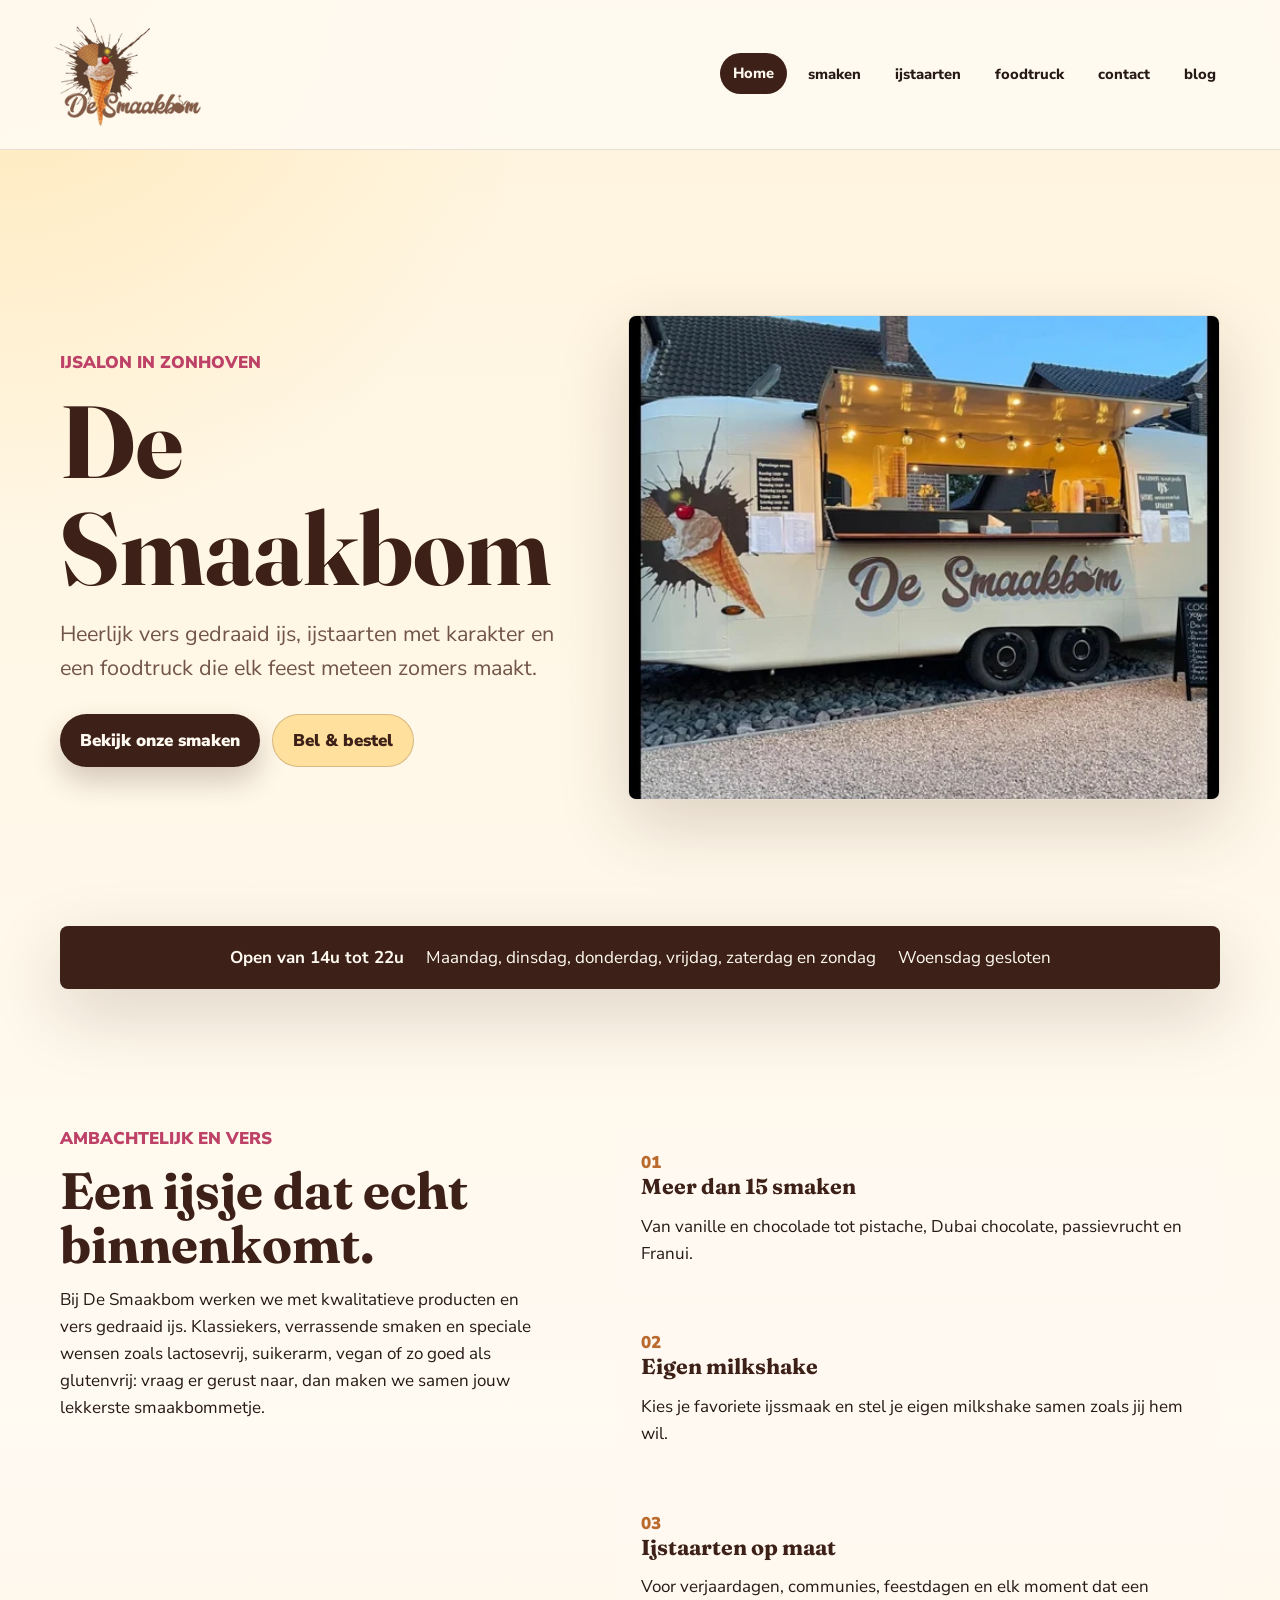
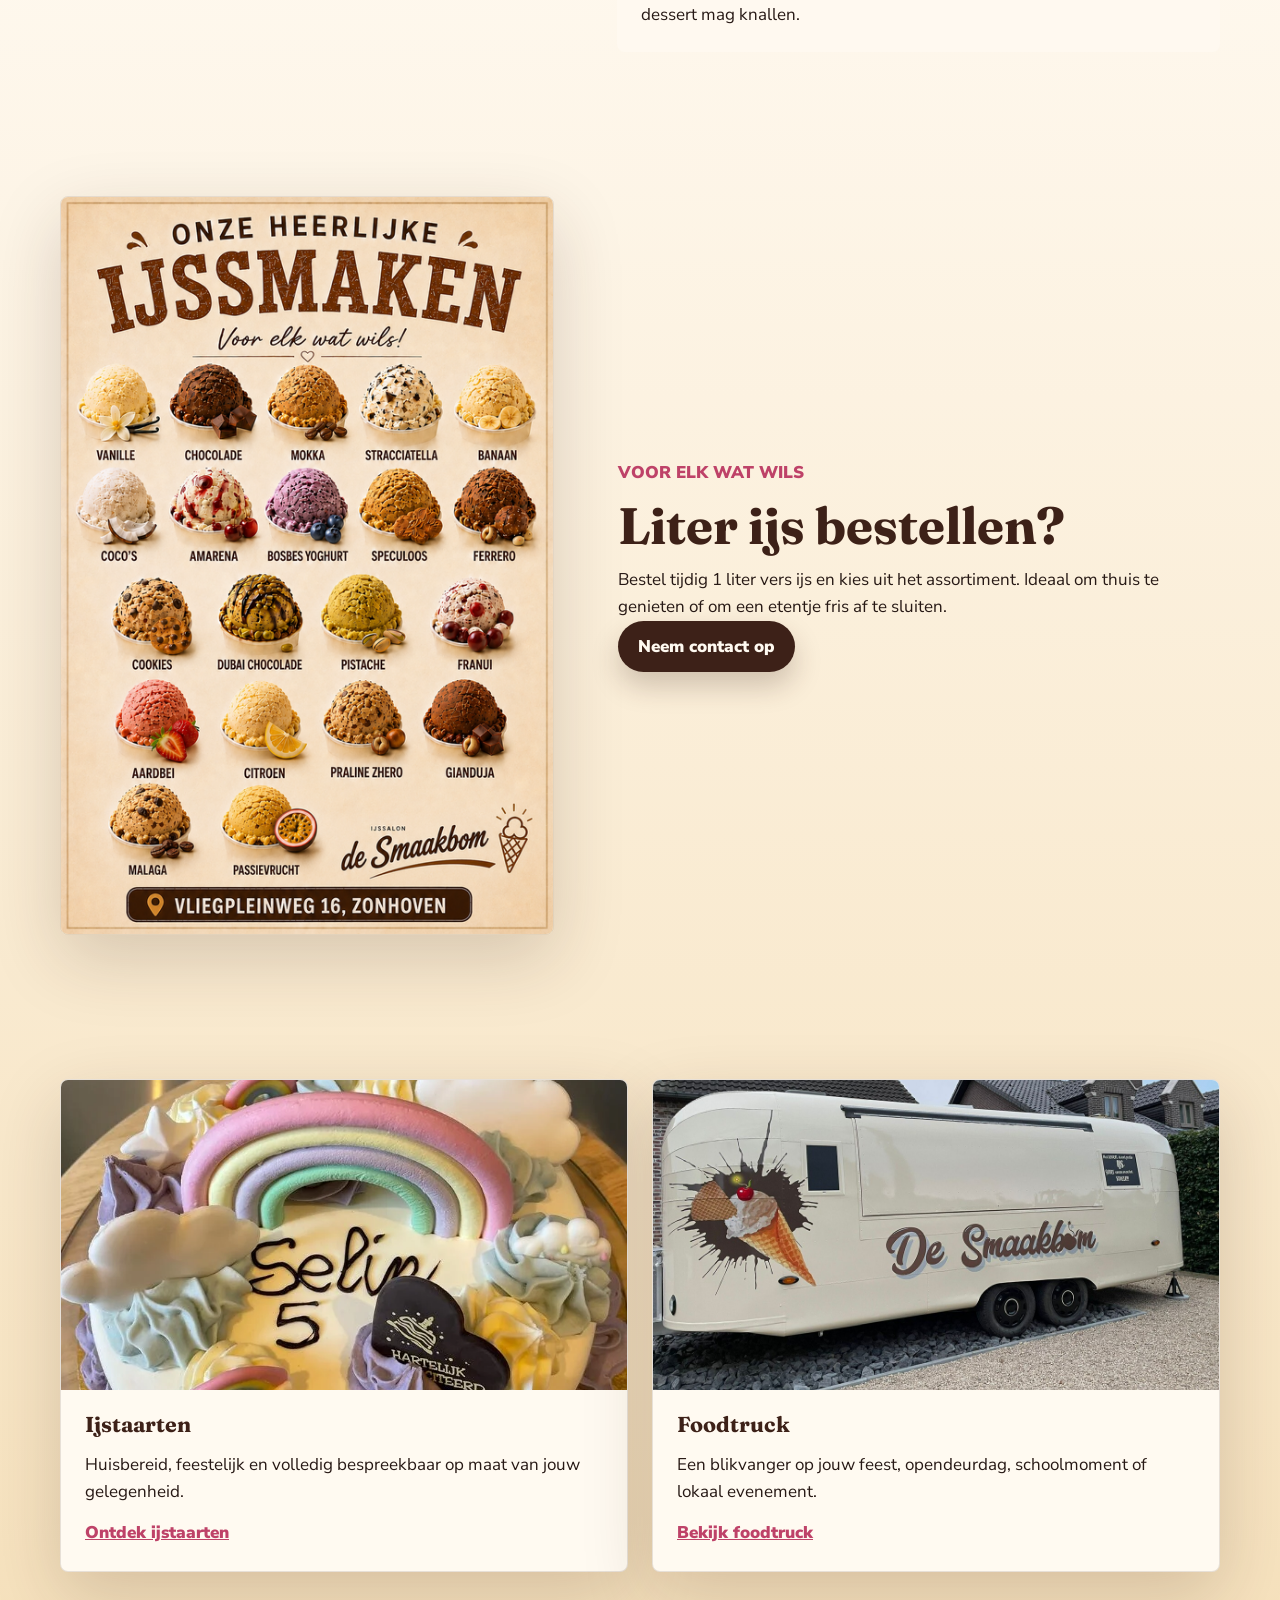
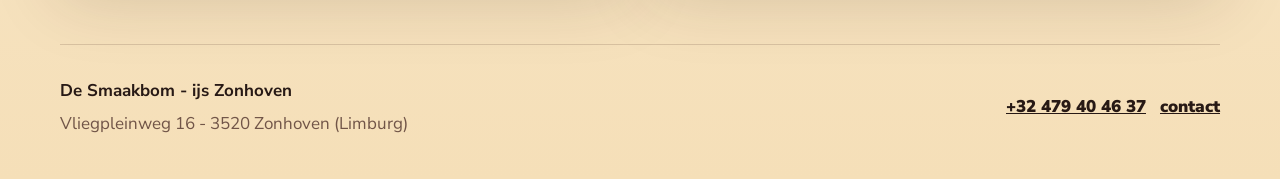
==== index.html @ bf3bcd0f "Build De Smaakbom website" ====
<!DOCTYPE html>
<html lang="nl">
<head>
  <meta charset="UTF-8">
  <meta name="viewport" content="width=device-width, initial-scale=1.0">
  <meta name="description" content="De Smaakbom in Zonhoven: heerlijk vers gedraaid ijs, ijstaarten op maat en een gezellige foodtruck voor feesten en events.">
  <title>De Smaakbom | IJs Zonhoven</title>
  <link rel="preconnect" href="https://fonts.googleapis.com">
  <link rel="preconnect" href="https://fonts.gstatic.com" crossorigin>
  <link href="https://fonts.googleapis.com/css2?family=Fraunces:wght@600;700;800&family=Nunito+Sans:wght@400;600;700;800&display=swap" rel="stylesheet">
  <link rel="stylesheet" href="styles.css">
</head>
<body>
  <header class="site-header">
    <a class="brand" href="index.html" aria-label="De Smaakbom home">
      <img src="assets/logo.png" alt="De Smaakbom logo">
    </a>
    <button class="nav-toggle" type="button" aria-expanded="false" aria-controls="site-nav">Menu</button>
    <nav class="site-nav" id="site-nav" aria-label="Hoofdnavigatie">
      <a class="active" href="index.html">Home</a>
      <a href="smaken.html">smaken</a>
      <a href="ijstaarten.html">ijstaarten</a>
      <a href="foodtruck.html">foodtruck</a>
      <a href="contact.html">contact</a>
      <a href="blog.html">blog</a>
    </nav>
  </header>

  <main>
    <section class="hero home-hero">
      <div class="hero-copy">
        <p class="eyebrow">Ijsalon in Zonhoven</p>
        <h1>De Smaakbom</h1>
        <p class="hero-lead">Heerlijk vers gedraaid ijs, ijstaarten met karakter en een foodtruck die elk feest meteen zomers maakt.</p>
        <div class="hero-actions">
          <a class="button primary" href="smaken.html">Bekijk onze smaken</a>
          <a class="button secondary" href="contact.html">Bel & bestel</a>
        </div>
      </div>
      <div class="hero-media">
        <img src="assets/foodtruck-open.png" alt="De Smaakbom foodtruck met open luik en warme verlichting">
      </div>
    </section>

    <section class="opening-strip" aria-label="Openingsuren">
      <strong>Open van 14u tot 22u</strong>
      <span>Maandag, dinsdag, donderdag, vrijdag, zaterdag en zondag</span>
      <span>Woensdag gesloten</span>
    </section>

    <section class="section two-column">
      <div>
        <p class="eyebrow">Ambachtelijk en vers</p>
        <h2>Een ijsje dat echt binnenkomt.</h2>
        <p>Bij De Smaakbom werken we met kwalitatieve producten en vers gedraaid ijs. Klassiekers, verrassende smaken en speciale wensen zoals lactosevrij, suikerarm, vegan of zo goed als glutenvrij: vraag er gerust naar, dan maken we samen jouw lekkerste smaakbommetje.</p>
      </div>
      <div class="feature-list">
        <article>
          <span>01</span>
          <h3>Meer dan 15 smaken</h3>
          <p>Van vanille en chocolade tot pistache, Dubai chocolate, passievrucht en Franui.</p>
        </article>
        <article>
          <span>02</span>
          <h3>Eigen milkshake</h3>
          <p>Kies je favoriete ijssmaak en stel je eigen milkshake samen zoals jij hem wil.</p>
        </article>
        <article>
          <span>03</span>
          <h3>Ijstaarten op maat</h3>
          <p>Voor verjaardagen, communies, feestdagen en elk moment dat een dessert mag knallen.</p>
        </article>
      </div>
    </section>

    <section class="section image-band">
      <img src="assets/smaken.png" alt="Poster met de ijssmaken van De Smaakbom">
      <div>
        <p class="eyebrow">Voor elk wat wils</p>
        <h2>Liter ijs bestellen?</h2>
        <p>Bestel tijdig 1 liter vers ijs en kies uit het assortiment. Ideaal om thuis te genieten of om een etentje fris af te sluiten.</p>
        <a class="button primary" href="contact.html">Neem contact op</a>
      </div>
    </section>

    <section class="section cards">
      <article class="card">
        <img src="assets/ijstaart-regenboog.png" alt="Gepersonaliseerde regenboog ijstaart">
        <div>
          <h3>Ijstaarten</h3>
          <p>Huisbereid, feestelijk en volledig bespreekbaar op maat van jouw gelegenheid.</p>
          <a href="ijstaarten.html">Ontdek ijstaarten</a>
        </div>
      </article>
      <article class="card">
        <img src="assets/foodtruck-buiten.png" alt="De Smaakbom foodtruck langs buiten">
        <div>
          <h3>Foodtruck</h3>
          <p>Een blikvanger op jouw feest, opendeurdag, schoolmoment of lokaal evenement.</p>
          <a href="foodtruck.html">Bekijk foodtruck</a>
        </div>
      </article>
    </section>
  </main>

  <footer class="site-footer">
    <div>
      <strong>De Smaakbom - ijs Zonhoven</strong>
      <p>Vliegpleinweg 16 - 3520 Zonhoven (Limburg)</p>
    </div>
    <div>
      <a href="tel:+32479404637">+32 479 40 46 37</a>
      <a href="contact.html">contact</a>
    </div>
  </footer>

  <script src="script.js"></script>
</body>
</html>
---- styles.css ----
:root {
  --cream: #fff4dd;
  --paper: #f8e5bf;
  --vanilla: #ffe09c;
  --caramel: #bb6a2e;
  --chocolate: #3d2118;
  --cocoa: #6e3f2d;
  --berry: #be4268;
  --mint: #4e9f86;
  --ink: #271915;
  --muted: #715548;
  --white: #fffaf1;
  --shadow: 0 24px 70px rgba(61, 33, 24, 0.18);
}

* {
  box-sizing: border-box;
}

html {
  scroll-behavior: smooth;
}

body {
  margin: 0;
  color: var(--ink);
  background:
    radial-gradient(circle at top left, rgba(255, 224, 156, 0.55), transparent 34rem),
    linear-gradient(180deg, var(--cream), #fffaf2 42%, #f5dfb8);
  font-family: "Nunito Sans", Arial, sans-serif;
  font-size: 17px;
  line-height: 1.6;
}

img {
  display: block;
  max-width: 100%;
}

a {
  color: inherit;
}

.site-header {
  position: sticky;
  top: 0;
  z-index: 10;
  display: flex;
  align-items: center;
  justify-content: space-between;
  gap: 24px;
  padding: 14px clamp(18px, 4vw, 64px);
  background: rgba(255, 250, 241, 0.92);
  border-bottom: 1px solid rgba(61, 33, 24, 0.12);
  backdrop-filter: blur(14px);
}

.brand {
  display: inline-flex;
  align-items: center;
  min-width: 140px;
}

.brand img {
  width: 158px;
  height: auto;
}

.site-nav {
  display: flex;
  align-items: center;
  gap: 8px;
}

.site-nav a {
  padding: 9px 13px;
  border-radius: 999px;
  font-size: 0.92rem;
  font-weight: 800;
  text-decoration: none;
  transition: background 180ms ease, color 180ms ease, transform 180ms ease;
}

.site-nav a:hover,
.site-nav a.active {
  color: var(--white);
  background: var(--chocolate);
  transform: translateY(-1px);
}

.nav-toggle {
  display: none;
  border: 0;
  border-radius: 999px;
  padding: 10px 16px;
  color: var(--white);
  background: var(--chocolate);
  font-weight: 800;
}

.hero,
.page-hero,
.section,
.site-footer {
  width: min(1160px, calc(100% - 36px));
  margin: 0 auto;
}

.hero {
  display: grid;
  grid-template-columns: minmax(0, 0.92fr) minmax(340px, 1.08fr);
  gap: clamp(28px, 5vw, 64px);
  align-items: center;
  min-height: calc(100vh - 96px);
  padding: 56px 0 44px;
}

.hero-copy {
  position: relative;
}

.eyebrow {
  margin: 0 0 12px;
  color: var(--berry);
  font-weight: 900;
  letter-spacing: 0;
  text-transform: uppercase;
}

h1,
h2,
h3 {
  margin: 0;
  color: var(--chocolate);
  font-family: "Fraunces", Georgia, serif;
  line-height: 1.05;
  letter-spacing: 0;
}

h1 {
  font-size: clamp(3rem, 8vw, 6.9rem);
}

h2 {
  font-size: clamp(2rem, 4vw, 4rem);
}

h3 {
  font-size: 1.35rem;
}

p {
  margin: 14px 0 0;
}

.hero-lead,
.page-hero p {
  max-width: 620px;
  color: var(--muted);
  font-size: clamp(1.08rem, 2vw, 1.35rem);
}

.hero-actions {
  display: flex;
  flex-wrap: wrap;
  gap: 12px;
  margin-top: 28px;
}

.button {
  display: inline-flex;
  align-items: center;
  justify-content: center;
  min-height: 48px;
  padding: 12px 20px;
  border-radius: 999px;
  font-weight: 900;
  text-decoration: none;
}

.button.primary {
  color: var(--white);
  background: var(--chocolate);
  box-shadow: 0 14px 28px rgba(61, 33, 24, 0.22);
}

.button.secondary {
  color: var(--chocolate);
  background: var(--vanilla);
  border: 1px solid rgba(61, 33, 24, 0.2);
}

.hero-media {
  position: relative;
}

.hero-media img,
.image-band img,
.gallery img,
.card,
.contact-card,
.hours-card,
.blog-post,
.note-box,
.mini-card {
  border: 1px solid rgba(61, 33, 24, 0.12);
  box-shadow: var(--shadow);
}

.hero-media img {
  width: 100%;
  aspect-ratio: 1.22;
  object-fit: cover;
  border-radius: 8px;
}

.opening-strip {
  display: flex;
  flex-wrap: wrap;
  justify-content: center;
  gap: 10px 22px;
  width: min(1160px, calc(100% - 36px));
  margin: -28px auto 64px;
  padding: 18px 22px;
  color: var(--white);
  background: var(--chocolate);
  border-radius: 8px;
  box-shadow: var(--shadow);
  text-align: center;
}

.section {
  padding: 72px 0;
}

.two-column {
  display: grid;
  grid-template-columns: minmax(0, 0.9fr) minmax(0, 1.1fr);
  gap: clamp(28px, 5vw, 72px);
  align-items: start;
}

.feature-list {
  display: grid;
  gap: 14px;
}

.feature-list article,
.note-box,
.mini-card {
  padding: 24px;
  background: rgba(255, 250, 241, 0.86);
  border-radius: 8px;
}

.feature-list span {
  color: var(--caramel);
  font-weight: 900;
}

.image-band {
  display: grid;
  grid-template-columns: minmax(260px, 0.82fr) minmax(0, 1fr);
  gap: clamp(26px, 5vw, 64px);
  align-items: center;
}

.image-band.reverse {
  grid-template-columns: minmax(0, 1fr) minmax(260px, 0.9fr);
}

.image-band.reverse img {
  order: 2;
}

.image-band img {
  width: 100%;
  border-radius: 8px;
  object-fit: cover;
}

.cards {
  display: grid;
  grid-template-columns: repeat(2, minmax(0, 1fr));
  gap: 24px;
}

.cards.three {
  grid-template-columns: repeat(3, minmax(0, 1fr));
}

.card {
  overflow: hidden;
  background: var(--white);
  border-radius: 8px;
}

.card img {
  width: 100%;
  height: 310px;
  object-fit: cover;
}

.card div {
  padding: 24px;
}

.card a {
  display: inline-block;
  margin-top: 14px;
  color: var(--berry);
  font-weight: 900;
}

.page-hero {
  padding: 82px 0 46px;
}

.page-hero.compact {
  max-width: 860px;
  text-align: center;
}

.cakes-hero {
  display: grid;
  min-height: 520px;
  align-items: end;
  padding: 42px;
  color: var(--white);
  background:
    linear-gradient(90deg, rgba(39, 25, 21, 0.78), rgba(39, 25, 21, 0.16)),
    url("assets/ijstaart-eenhoorn.png") center/cover;
  border-radius: 8px;
  box-shadow: var(--shadow);
}

.cakes-hero h1,
.cakes-hero p,
.cakes-hero .eyebrow {
  color: var(--white);
}

.flavors-layout {
  display: grid;
  grid-template-columns: minmax(260px, 0.78fr) minmax(0, 1fr);
  gap: clamp(28px, 5vw, 70px);
  align-items: center;
}

.flavors-layout img {
  border-radius: 8px;
  box-shadow: var(--shadow);
}

.check-list {
  display: grid;
  gap: 10px;
  padding: 0;
  margin: 22px 0;
  list-style: none;
}

.check-list li {
  padding: 12px 14px;
  background: rgba(255, 224, 156, 0.42);
  border-left: 4px solid var(--caramel);
  border-radius: 6px;
  font-weight: 800;
}

.milkshake {
  display: grid;
  grid-template-columns: minmax(0, 1fr) minmax(280px, 0.85fr);
  gap: 28px;
  align-items: center;
  padding: 42px;
  background: linear-gradient(135deg, var(--chocolate), #6d3423 58%, var(--berry));
  border-radius: 8px;
  color: var(--white);
}

.milkshake h2,
.milkshake .eyebrow {
  color: var(--white);
}

.shake-steps {
  display: grid;
  gap: 12px;
}

.shake-steps span {
  padding: 16px 18px;
  background: rgba(255, 250, 241, 0.16);
  border: 1px solid rgba(255, 250, 241, 0.24);
  border-radius: 8px;
  font-weight: 900;
}

.gallery {
  display: grid;
  grid-template-columns: repeat(4, minmax(0, 1fr));
  gap: 16px;
}

.gallery img {
  width: 100%;
  height: 360px;
  object-fit: cover;
  border-radius: 8px;
}

.contact-grid {
  display: grid;
  grid-template-columns: minmax(0, 1fr) minmax(320px, 0.8fr);
  gap: 24px;
}

.contact-card,
.hours-card,
.blog-post {
  padding: 28px;
  background: var(--white);
  border-radius: 8px;
}

.socials {
  display: flex;
  flex-wrap: wrap;
  gap: 10px;
  margin-top: 18px;
}

.socials a {
  padding: 10px 14px;
  color: var(--white);
  background: var(--chocolate);
  border-radius: 999px;
  font-weight: 800;
  text-decoration: none;
}

dl {
  display: grid;
  gap: 10px;
  margin: 18px 0 0;
}

dl div {
  display: flex;
  justify-content: space-between;
  gap: 18px;
  padding-bottom: 8px;
  border-bottom: 1px solid rgba(61, 33, 24, 0.13);
}

dt {
  font-weight: 900;
}

dd {
  margin: 0;
  color: var(--muted);
}

.map-panel {
  display: flex;
  align-items: center;
  justify-content: space-between;
  gap: 24px;
  padding: 34px;
  background: var(--paper);
  border-radius: 8px;
}

.blog-list {
  display: grid;
  gap: 18px;
}

.featured-post {
  display: grid;
  grid-template-columns: minmax(260px, 0.9fr) minmax(0, 1fr);
  gap: 24px;
  align-items: center;
}

.featured-post img {
  width: 100%;
  height: 280px;
  border-radius: 8px;
  object-fit: cover;
}

time {
  color: var(--berry);
  font-weight: 900;
}

.site-footer {
  display: flex;
  align-items: center;
  justify-content: space-between;
  gap: 22px;
  padding: 32px 0 42px;
  border-top: 1px solid rgba(61, 33, 24, 0.16);
}

.site-footer p {
  margin-top: 6px;
  color: var(--muted);
}

.site-footer div:last-child {
  display: flex;
  flex-wrap: wrap;
  justify-content: flex-end;
  gap: 14px;
  font-weight: 900;
}

@media (max-width: 880px) {
  .site-header {
    flex-wrap: wrap;
  }

  .nav-toggle {
    display: inline-flex;
  }

  .site-nav {
    display: none;
    width: 100%;
    flex-direction: column;
    align-items: stretch;
    padding-top: 10px;
  }

  .site-nav.open {
    display: flex;
  }

  .site-nav a {
    border-radius: 8px;
  }

  .hero,
  .two-column,
  .image-band,
  .image-band.reverse,
  .flavors-layout,
  .milkshake,
  .contact-grid,
  .featured-post {
    grid-template-columns: 1fr;
  }

  .hero {
    min-height: auto;
    padding-top: 34px;
  }

  .image-band.reverse img {
    order: 0;
  }

  .cards,
  .cards.three,
  .gallery {
    grid-template-columns: 1fr;
  }

  .gallery img,
  .card img {
    height: auto;
    max-height: 520px;
  }

  .cakes-hero {
    min-height: 430px;
    padding: 28px;
  }

  .map-panel,
  .site-footer {
    align-items: flex-start;
    flex-direction: column;
  }

  .site-footer div:last-child {
    justify-content: flex-start;
  }
}

@media (max-width: 520px) {
  body {
    font-size: 16px;
  }

  .brand img {
    width: 132px;
  }

  .hero,
  .page-hero,
  .section,
  .site-footer {
    width: min(100% - 24px, 1160px);
  }

  .opening-strip {
    width: min(100% - 24px, 1160px);
    margin-top: -12px;
  }

  .milkshake,
  .map-panel {
    padding: 24px;
  }

  h1 {
    font-size: 3rem;
  }
}
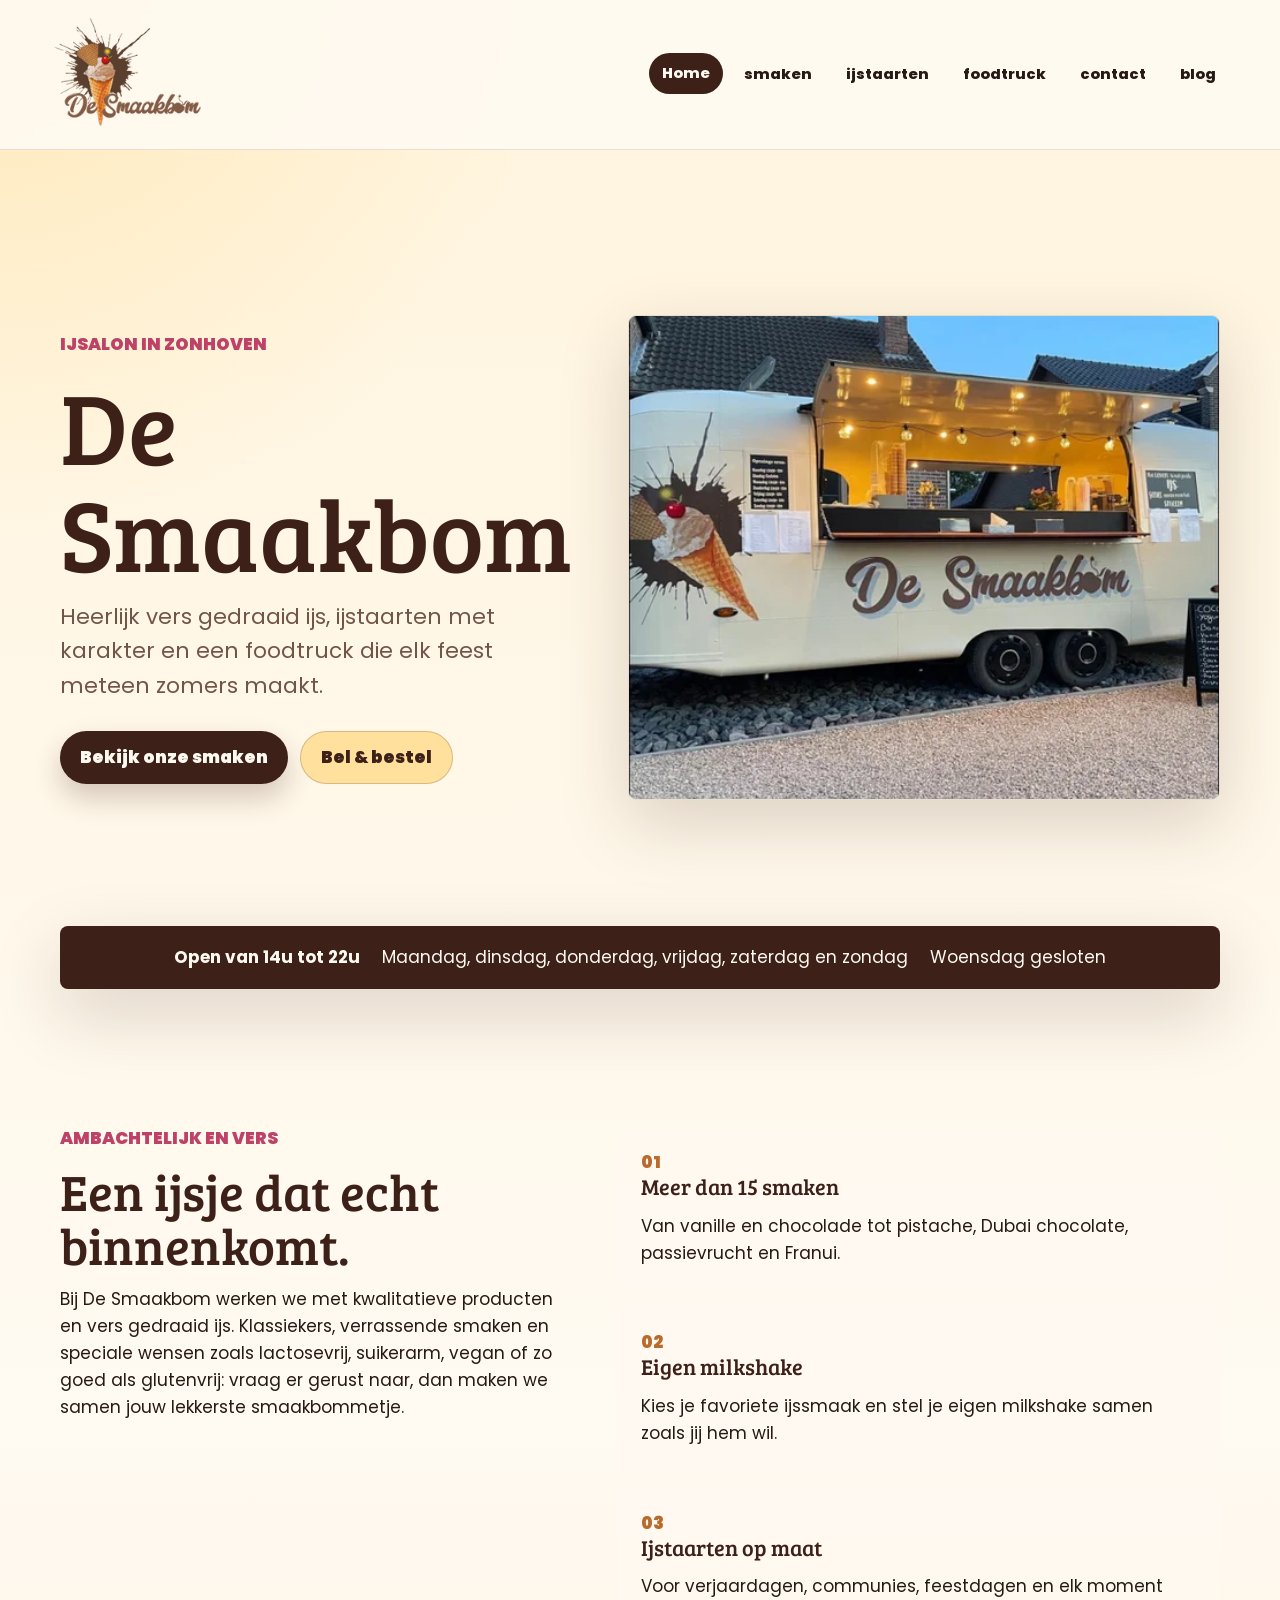
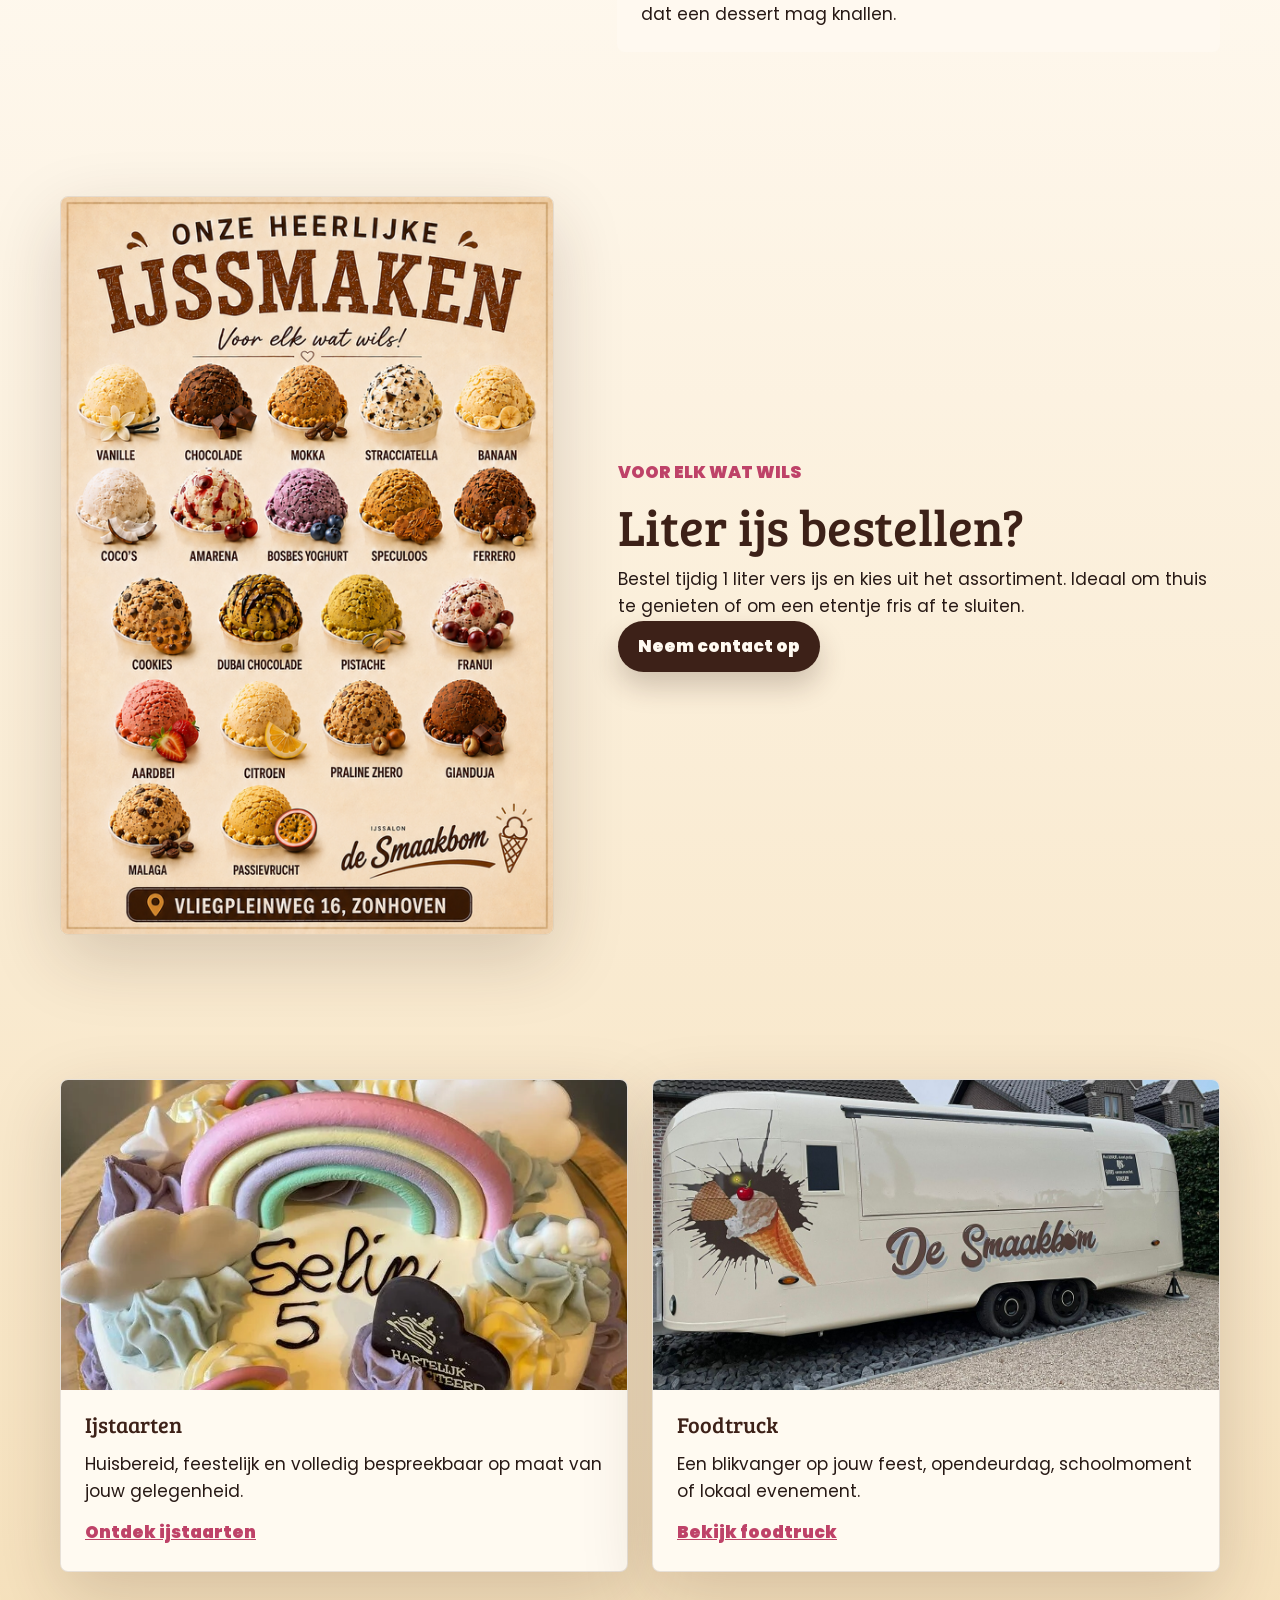
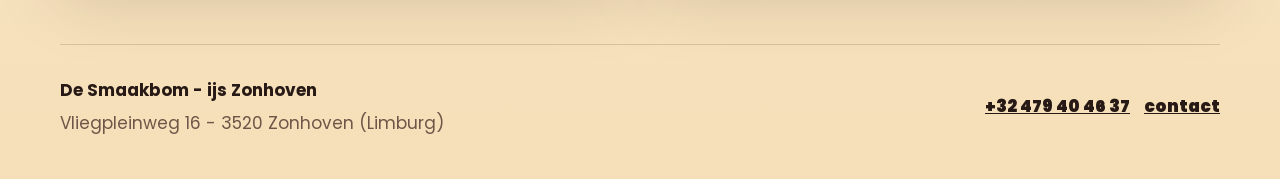
==== commit 9a7eba27: "Improve typography and image layout" ====
--- a/index.html
+++ b/index.html
@@ -7,7 +7,7 @@
   <title>De Smaakbom | IJs Zonhoven</title>
   <link rel="preconnect" href="https://fonts.googleapis.com">
   <link rel="preconnect" href="https://fonts.gstatic.com" crossorigin>
-  <link href="https://fonts.googleapis.com/css2?family=Fraunces:wght@600;700;800&family=Nunito+Sans:wght@400;600;700;800&display=swap" rel="stylesheet">
+  <link href="https://fonts.googleapis.com/css2?family=Bree+Serif&family=Poppins:wght@400;500;600;700;800&display=swap" rel="stylesheet">
   <link rel="stylesheet" href="styles.css">
 </head>
 <body>
--- a/styles.css
+++ b/styles.css
@@ -27,7 +27,7 @@
   background:
     radial-gradient(circle at top left, rgba(255, 224, 156, 0.55), transparent 34rem),
     linear-gradient(180deg, var(--cream), #fffaf2 42%, #f5dfb8);
-  font-family: "Nunito Sans", Arial, sans-serif;
+  font-family: "Poppins", Arial, sans-serif;
   font-size: 17px;
   line-height: 1.6;
 }
@@ -132,7 +132,8 @@
 h3 {
   margin: 0;
   color: var(--chocolate);
-  font-family: "Fraunces", Georgia, serif;
+  font-family: "Bree Serif", Georgia, serif;
+  font-weight: 400;
   line-height: 1.05;
   letter-spacing: 0;
 }
@@ -321,23 +322,10 @@
   text-align: center;
 }
 
-.cakes-hero {
-  display: grid;
-  min-height: 520px;
-  align-items: end;
-  padding: 42px;
-  color: var(--white);
-  background:
-    linear-gradient(90deg, rgba(39, 25, 21, 0.78), rgba(39, 25, 21, 0.16)),
-    url("assets/ijstaart-eenhoorn.png") center/cover;
-  border-radius: 8px;
-  box-shadow: var(--shadow);
-}
-
-.cakes-hero h1,
-.cakes-hero p,
-.cakes-hero .eyebrow {
-  color: var(--white);
+.cakes-page-hero {
+  min-height: auto;
+  padding-top: 58px;
+  padding-bottom: 58px;
 }
 
 .flavors-layout {
@@ -576,11 +564,6 @@
     max-height: 520px;
   }
 
-  .cakes-hero {
-    min-height: 430px;
-    padding: 28px;
-  }
-
   .map-panel,
   .site-footer {
     align-items: flex-start;
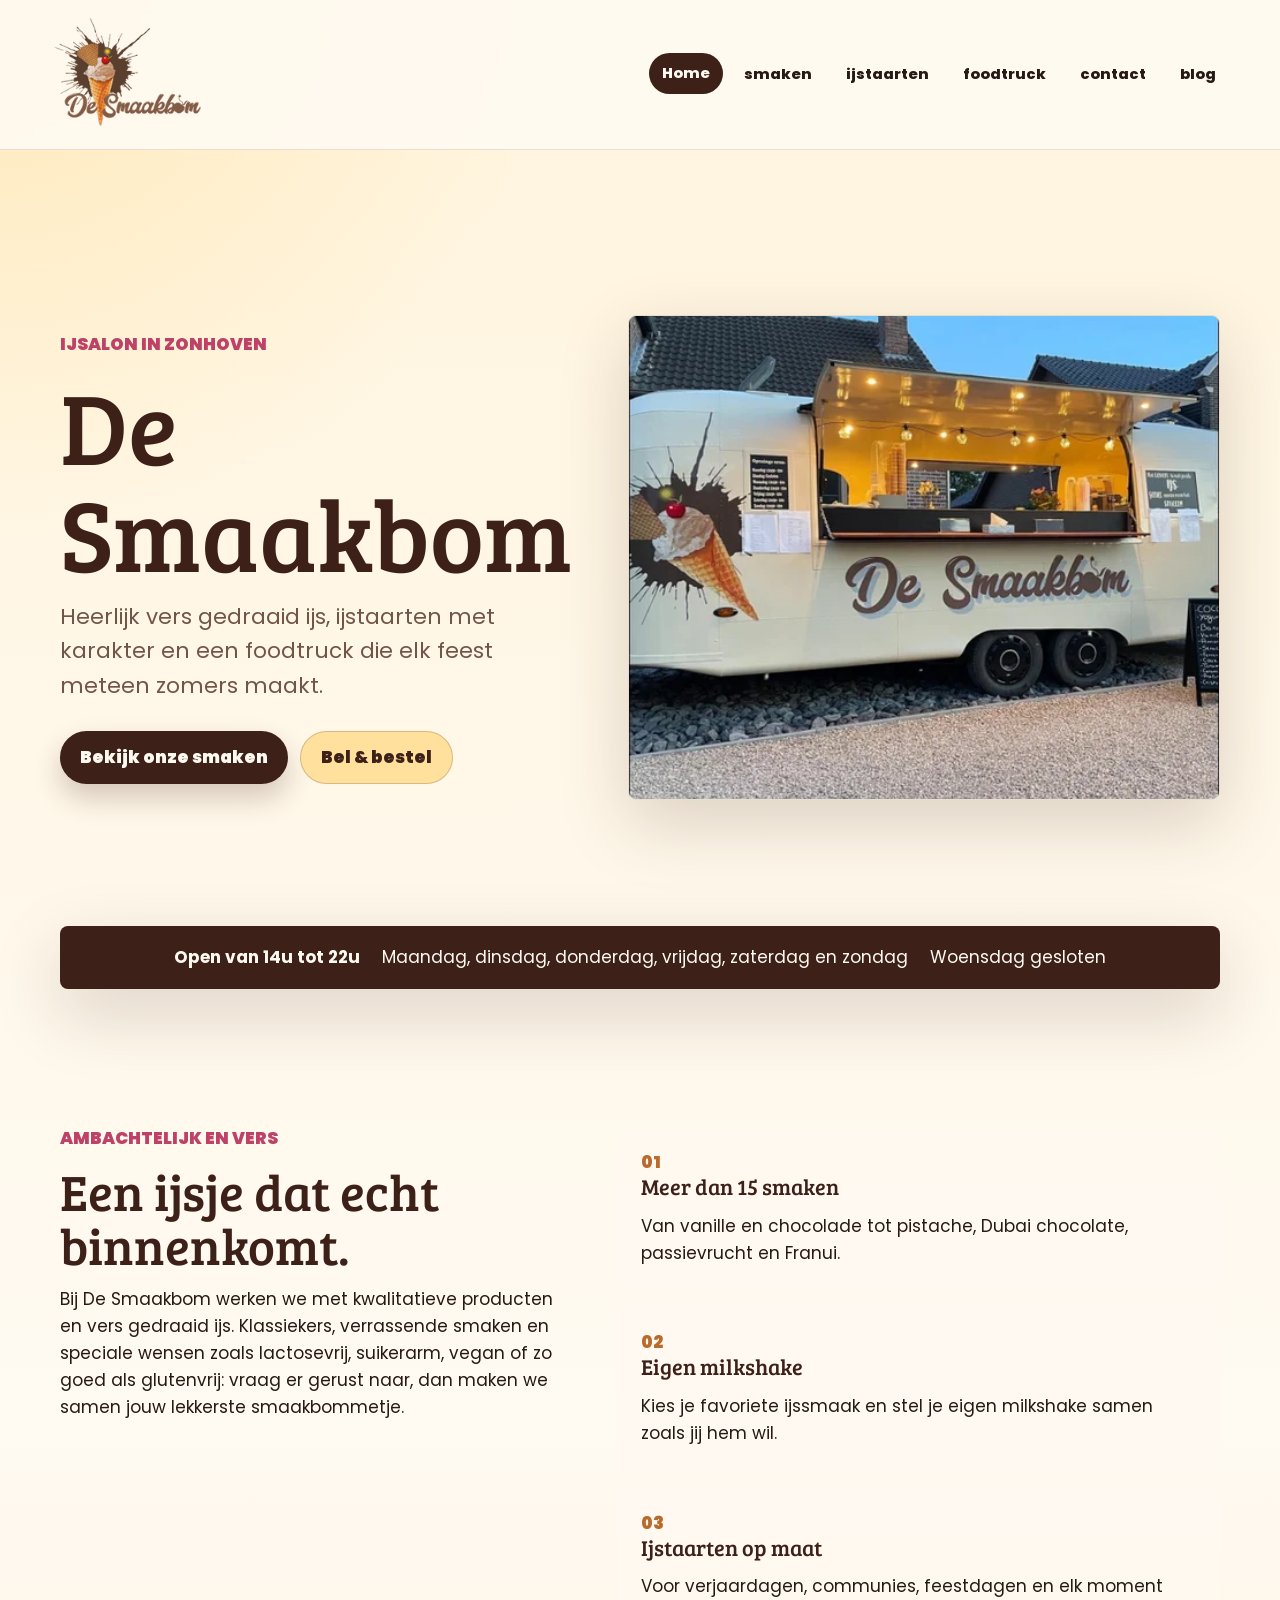
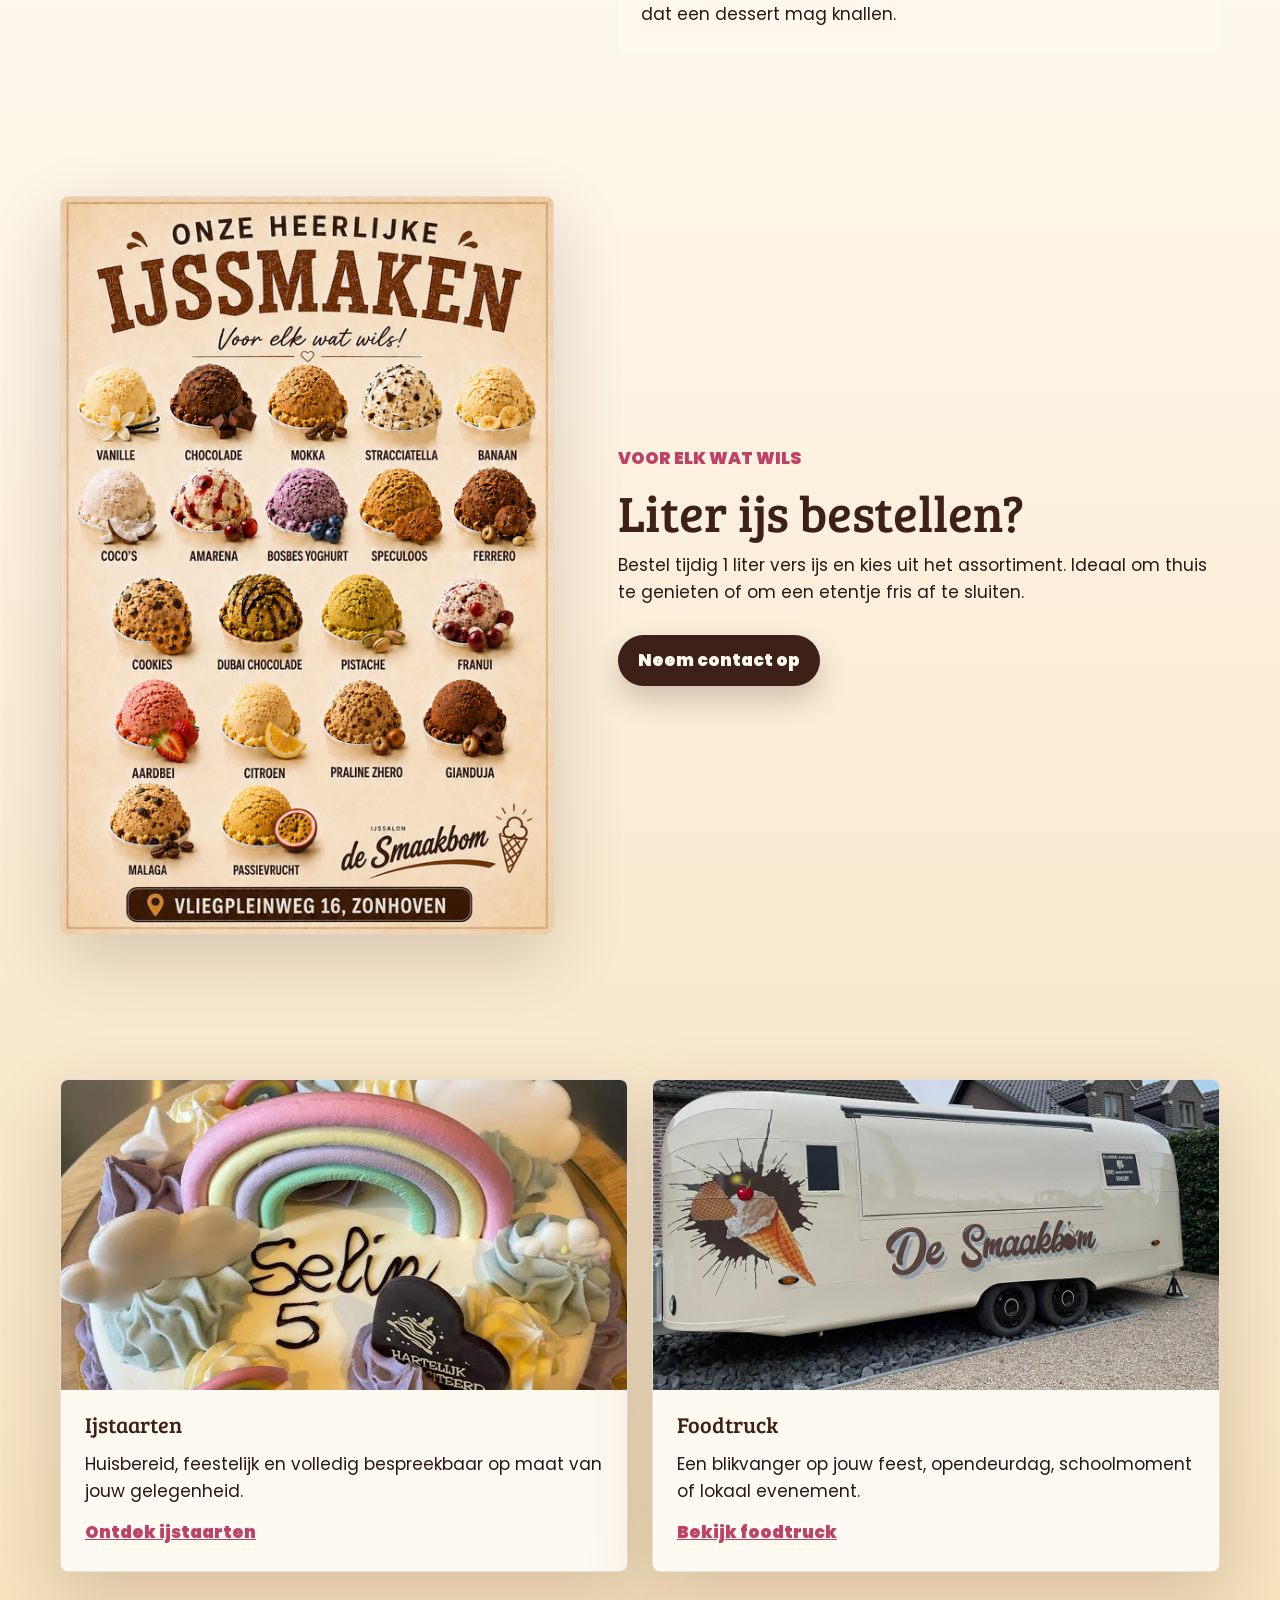
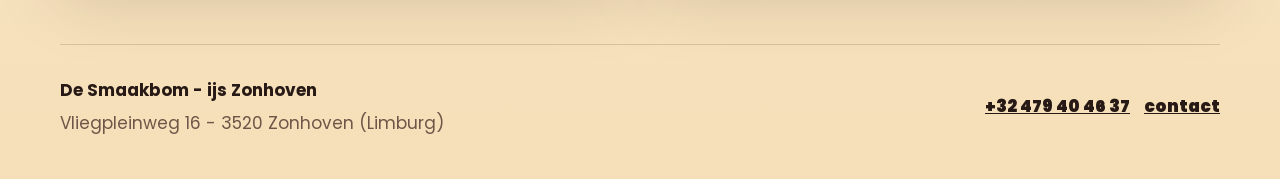
==== commit 8adc7b6b: "Space home contact button" ====
--- a/index.html
+++ b/index.html
@@ -8,6 +8,7 @@
   <link rel="preconnect" href="https://fonts.googleapis.com">
   <link rel="preconnect" href="https://fonts.gstatic.com" crossorigin>
   <link href="https://fonts.googleapis.com/css2?family=Bree+Serif&family=Poppins:wght@400;500;600;700;800&display=swap" rel="stylesheet">
+  <link rel="icon" type="image/png" href="assets/logo.png">
   <link rel="stylesheet" href="styles.css">
 </head>
 <body>
@@ -79,7 +80,7 @@
         <p class="eyebrow">Voor elk wat wils</p>
         <h2>Liter ijs bestellen?</h2>
         <p>Bestel tijdig 1 liter vers ijs en kies uit het assortiment. Ideaal om thuis te genieten of om een etentje fris af te sluiten.</p>
-        <a class="button primary" href="contact.html">Neem contact op</a>
+        <a class="button primary spaced-button" href="contact.html">Neem contact op</a>
       </div>
     </section>
 
--- a/styles.css
+++ b/styles.css
@@ -42,9 +42,6 @@
 }
 
 .site-header {
-  position: sticky;
-  top: 0;
-  z-index: 10;
   display: flex;
   align-items: center;
   justify-content: space-between;
@@ -319,13 +316,30 @@
 
 .page-hero.compact {
   max-width: 860px;
+  display: flex;
+  flex-direction: column;
+  align-items: center;
   text-align: center;
+}
+
+.page-hero.compact p {
+  margin-left: auto;
+  margin-right: auto;
 }
 
 .cakes-page-hero {
   min-height: auto;
   padding-top: 58px;
   padding-bottom: 58px;
+}
+
+.cakes-page-hero .button,
+.foodtruck-hero .button {
+  margin-top: 28px;
+}
+
+.spaced-button {
+  margin-top: 28px;
 }
 
 .flavors-layout {
@@ -464,6 +478,16 @@
 .blog-list {
   display: grid;
   gap: 18px;
+}
+
+.blog-page .blog-list {
+  text-align: center;
+}
+
+.blog-page .blog-post p {
+  max-width: 680px;
+  margin-left: auto;
+  margin-right: auto;
 }
 
 .featured-post {
